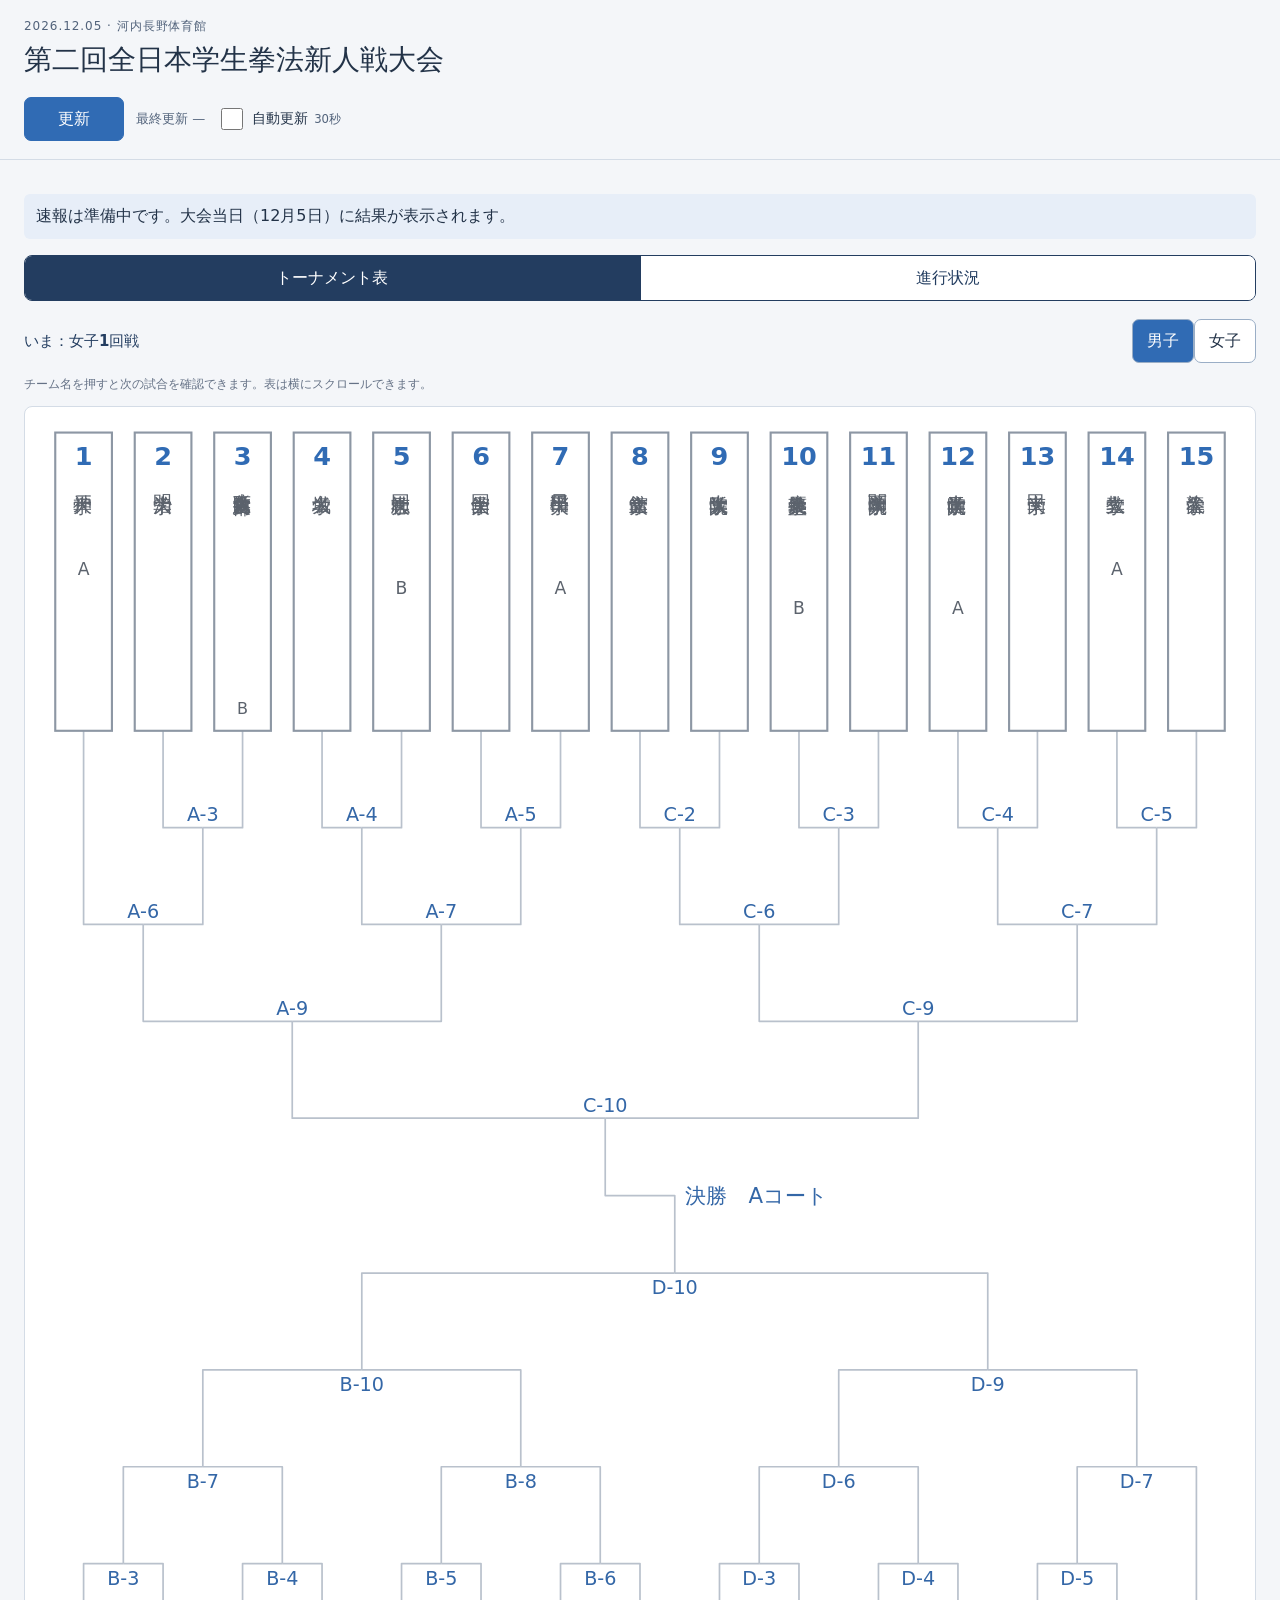
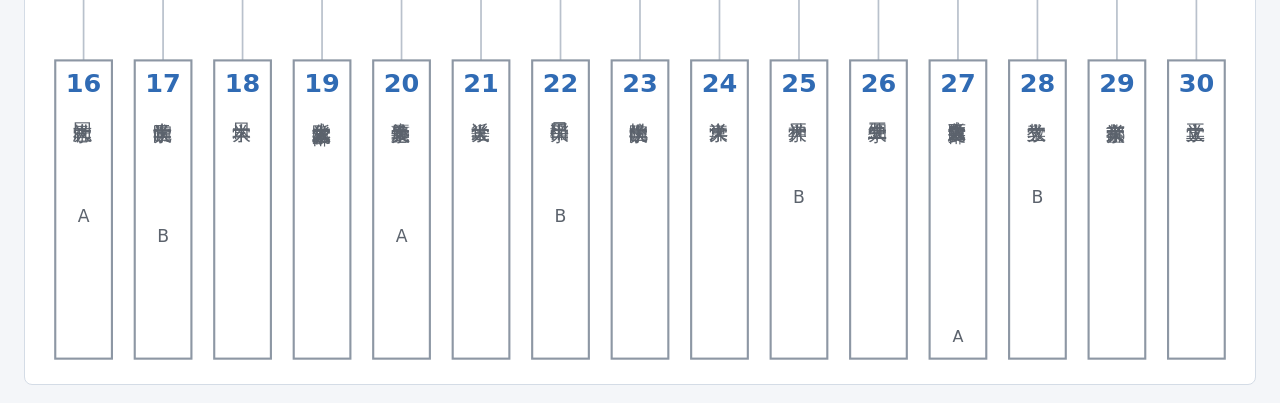
==== index.html @ b0e4f467 "速報トーナメントサイト 初回公開 Co-Authored-By: Claude Opus 5.5 <noreply@anthropic.com>" ====
<!doctype html>
<html lang="ja">
<head>
  <meta charset="utf-8"><meta name="viewport" content="width=device-width, initial-scale=1">
  <title>速報トーナメント | 第二回全日本学生拳法新人戦大会</title>
  <link rel="stylesheet" href="css/style.css?v=1124c">
  <script defer src="config.js?v=1124c"></script><script defer src="js/logic.js?v=1124c"></script>
  <script defer src="js/api.js?v=1124c"></script><script defer src="js/bracket-view.js?v=1124c"></script><script defer src="js/viewer.js?v=1124c"></script>
</head>
<body class="viewer">
  <header><p class="eyebrow">2026.12.05 · 河内長野体育館</p><h1>第二回全日本学生拳法新人戦大会</h1>
    <div class="toolbar"><button id="refresh" class="primary">更新</button><span id="updated">最終更新 —</span>
      <label class="switch"><input id="auto" type="checkbox">自動更新 <small>30秒</small></label></div>
  </header>
  <main>
    <p id="message" class="message" role="status" aria-live="polite"></p>
    <!-- 11/24 ユーザー指示: 最初はトーナメント表だけ。進行状況（段階・コート別）は別タブに分ける。 -->
    <div class="view-tabs" role="tablist" aria-label="表示の切り替え">
      <button id="view-tab-bracket" role="tab" aria-selected="true" aria-controls="view-bracket" data-view="bracket">トーナメント表</button><button id="view-tab-progress" role="tab" aria-selected="false" aria-controls="view-progress" data-view="progress" tabindex="-1">進行状況</button>
    </div>
    <section id="champions" class="champions" aria-label="大会結果" aria-live="polite" hidden></section>
    <div id="view-progress" role="tabpanel" aria-labelledby="view-tab-progress" hidden>
      <section aria-label="いまの段階"><h2 id="phase-label">読み込み中…</h2><ol id="phases" class="phases"></ol></section>
      <section id="courts" class="courts" aria-label="コート別の試合状況"></section>
    </div>
    <div id="view-bracket" role="tabpanel" aria-labelledby="view-tab-bracket">
    <section class="bracket-section"><div class="section-heading"><p id="phase-mini" class="phase-mini">読み込み中…</p>
      <div role="tablist" aria-label="部門"><button id="tab-men" role="tab" aria-selected="true" aria-controls="bracket" data-block="男子">男子</button><button id="tab-women" role="tab" aria-selected="false" aria-controls="bracket" data-block="女子" tabindex="-1">女子</button></div></div>
      <p id="bracket-hint" class="hint">チーム名を押すと次の試合を確認できます。表は横にスクロールできます。</p>
      <div id="bracket" class="bracket-scroll" role="tabpanel" aria-labelledby="tab-men" aria-describedby="bracket-hint" tabindex="0"></div>
    </section>
    </div>
  </main>
  <dialog id="team-dialog" class="team-dialog"><h2 id="team-title"></h2><p id="team-info"></p><button id="close-dialog">閉じる</button></dialog>
  <span id="mock" class="mock" hidden>テストモード</span>
</body>
</html>
---- css/style.css ----
:root{font-family:system-ui,-apple-system,"Yu Gothic",Meiryo,sans-serif;color:#233348;background:#f4f6f9;font-synthesis:none;--men:#306bb4;--women:#d6587a;--line:#d4dce6}
*{box-sizing:border-box}body{margin:0}header,main{max-width:1280px;margin:auto;padding:18px 24px}header{border-bottom:1px solid var(--line)}h1{font-size:clamp(18px,2.6vw,28px);margin:4px 0 16px;line-height:1.5}h2{font-size:18px;margin:14px 0 10px}h3{margin:0 0 8px;font-size:18px}.eyebrow{color:#52637b;font-size:12px;letter-spacing:.08em;margin:0}button,input,select{font:inherit}button,select,input:not([type=checkbox]),summary{min-height:44px}button{border:1px solid #9aaec6;background:#fff;color:#233348;padding:9px 14px;border-radius:7px;cursor:pointer;font-weight:650}button:hover{background:#edf3fb}button:disabled{opacity:.48;cursor:default}.primary{background:#306bb4;color:white;border-color:#306bb4}.primary:hover{background:#265990}.danger{color:#a81f3c;border-color:#bc4960}.link{background:transparent;border-color:transparent;text-decoration:underline;font-size:13px}button:focus-visible,input:focus-visible,select:focus-visible,summary:focus-visible,[tabindex]:focus-visible{outline:3px solid #cf8700;outline-offset:3px}input:not([type=checkbox]),select{border:1px solid #9aaec6;border-radius:6px;background:white;padding:8px;max-width:100%;width:100%}input[type=checkbox]{width:22px;height:22px;accent-color:#306bb4}.toolbar{display:flex;align-items:center;flex-wrap:wrap;gap:12px}.toolbar>span{font-size:13px;color:#52637b}.toolbar .primary{min-width:100px}.switch{display:flex;align-items:center;gap:6px;min-height:44px;font-size:14px}.switch small{color:#52637b}.message:empty{display:none}.message{padding:12px;border-radius:6px;background:#e7eef8}.message.error{background:#ffeaed;color:#9b1935;border:1px solid #e6a0ae}.phases{display:flex;gap:6px;list-style:none;margin:0 0 16px;padding:0;overflow-x:auto}.phases li{flex-shrink:0;border:1px solid var(--line);border-radius:5px;padding:7px 9px;font-size:12px;background:#fff}.phases .done{background:#e6e8ec;color:#76808d}.phases .now{background:#233d60;color:white;border-color:#233d60}.courts{display:grid;grid-template-columns:repeat(4,minmax(0,1fr));gap:12px}.court{background:#fff;border:1px solid var(--line);border-radius:10px;padding:14px;min-width:0}.court.women{border-top:4px solid var(--women)}.court.men{border-top:4px solid var(--men)}.court .label{font-size:11px;color:#657286;margin:5px 0 0}.match-id{display:block;font-size:28px;line-height:1.25;margin:3px 0 8px;font-weight:800}.women .match-id{color:#b93f61}.men .match-id{color:var(--men)}.team{display:flex;align-items:center;gap:5px;min-height:44px;width:100%;font-size:13px;line-height:1.4;text-align:left;padding:5px 0;border:0;background:transparent;overflow-wrap:anywhere}.team>span:last-child{min-width:0}.sash{flex-shrink:0;width:22px;height:25px;display:inline-flex;align-items:center;justify-content:center;border:1px solid #99a5b4;background:#fff;color:#34445a;font-size:11px;border-radius:3px}.sash.red{background:#c33c4d;border-color:#c33c4d;color:white}.team small{display:block;font-size:10px;font-weight:400;color:#657286}.next{border-top:1px solid #e6eaf0;margin-top:8px;padding-top:8px;font-size:12px;line-height:1.5}.next p{margin:4px 0}.count{font-size:11px;color:#657286;margin:10px 0 0}.section-heading{display:flex;gap:20px;align-items:center;justify-content:space-between}.bracket-section{margin-top:28px}.section-heading button[aria-selected=true]{background:#306bb4;color:#fff}#tab-women[aria-selected=true]{background:#d6587a;border-color:#d6587a}.hint{font-size:12px;color:#657286;line-height:1.6}.viewer .court-status{font-size:12px;color:#76808d;margin:8px 0;line-height:1.6}.viewer .court-finished{font-weight:650}.viewer #phase-label.all-done{font-size:28px}.viewer .champions{display:grid;grid-template-columns:repeat(2,minmax(0,1fr));gap:12px;margin:16px 0}.viewer .champions>div{padding:16px;background:#fff;border:2px solid var(--men);border-radius:8px}.viewer .champions>.women{border-color:var(--women)}.viewer .champions p{margin:0 0 8px;font-size:14px}.viewer .champions strong{display:block;font-size:clamp(20px,3vw,30px);overflow-wrap:anywhere}.viewer .champions .men strong{color:var(--men)}.viewer .champions .women strong{color:#b93f61}.bracket-scroll{overflow-x:auto;overflow-y:hidden;background:#fff;border:1px solid var(--line);border-radius:8px}.bracket-scroll svg{display:block;width:100%;min-width:720px;height:auto;font-family:inherit}.tree-line{fill:none;stroke:#b9c1cc;stroke-width:.8;stroke-linejoin:round}.tree-line.won{stroke:var(--tree-color);stroke-width:2.4}.tree-box{fill:#fff;stroke:#8d97a4;stroke-width:1}.tree-number{font-size:12px;fill:#306bb4;font-weight:700}.tree-title{font-size:9px;fill:#3467a7;paint-order:stroke;stroke:#fff;stroke-width:2;stroke-linejoin:round}.tree-final{font-size:10px}.tree-team,.tree-suffix,.tree-sub{fill:#5c636d;font-weight:400}.tree-score{fill:var(--tree-color);font-weight:700}.tree-note{font-size:6.5px;fill:#657286;paint-order:stroke;stroke:#fff;stroke-width:2;stroke-linejoin:round}.tree-click[role=button]{cursor:pointer}.tree-click[role=button]:hover .tree-box,.tree-click[role=button]:focus-visible .tree-box{stroke:var(--tree-color);stroke-width:2}.tree-click.lost .tree-team,.tree-click.lost .tree-suffix,.tree-click.lost .tree-sub{fill:#b4bac3}.tree-click.champion .tree-box{stroke:var(--tree-color);stroke-width:2.4;fill:color-mix(in srgb,var(--tree-color) 8%,white)}.team-dialog{position:fixed;top:auto;bottom:0;margin:0 auto;max-width:540px;width:100%;border:1px solid var(--line);border-radius:16px 16px 0 0;padding:24px}.team-dialog::backdrop{background:#182c4866}.team-dialog button{width:100%;margin-top:16px}.mock{position:fixed;bottom:7px;right:9px;font-size:11px;padding:4px 8px;border:1px solid #cda857;border-radius:4px;background:#fff6d9;color:#715311;z-index:10}.login{max-width:440px;background:white;padding:22px;border:1px solid var(--line);border-radius:10px}.login label,.login input,.login button{display:block;margin:10px 0}.reset{margin:32px 0 48px;font-size:13px;color:#657286}.reset summary{cursor:pointer;padding:12px 0}.reset form{max-width:400px;display:grid;gap:10px}.admin .toolbar .link{margin-left:auto}[hidden]{display:none!important}
@media(max-width:700px){header,main{padding:12px}.courts{grid-template-columns:repeat(2,minmax(0,1fr));gap:8px}.court{padding:10px}.eyebrow{font-size:10px}h1{font-size:17px;margin-bottom:8px}.toolbar{gap:6px 10px}.toolbar .primary{min-width:90px}.switch{margin-left:auto}.phases{margin-bottom:10px}.phases li{padding:5px 7px;font-size:11px}#phase-label{font-size:16px;margin-top:3px}.match-id{font-size:23px}.team{font-size:12px}.next{font-size:11px}.section-heading{gap:8px}.section-heading button{padding:8px 12px}}

/* 閲覧用の表示タブ（11/24）。単色・グラデーションなし。 */
.view-tabs{display:flex;margin:0 0 18px;border:1px solid #233d60;border-radius:8px;overflow:hidden;background:#fff}
.view-tabs button{flex:1;border:0;border-radius:0;font-size:16px;color:#233d60;background:#fff}
.view-tabs button+button{border-left:1px solid #233d60}
.view-tabs button[aria-selected=true]{background:#233d60;color:#fff}
.viewer #view-bracket .bracket-section{margin-top:0}
.phase-mini{margin:0;font-size:15px;font-weight:700;color:#233d60}

/* 本部用。表の座標・閲覧用のスタイルは共通のまま、試合番号だけ操作可能にする。 */
.admin-layout{display:grid;grid-template-columns:minmax(0,1fr);gap:20px;align-items:start}
.admin-layout.editing{grid-template-columns:minmax(0,1fr) 420px}
.admin .bracket-section{margin-top:0;min-width:0}
.match-target{cursor:pointer}.match-hit{fill:#fff;stroke:none}
.match-target.ready .match-hit{fill:#fff;stroke:var(--tree-color);stroke-width:1.2}
.match-target.ready .tree-title{font-weight:800}
.match-target.waiting{cursor:default}.match-target.waiting .tree-title{fill:#9aa3ae}
.match-target:hover .match-hit,.match-target:focus-visible .match-hit{stroke:#233d60;stroke-width:1.2}
.match-editor{position:sticky;top:12px;background:white;border:1px solid var(--line);border-radius:12px;padding:18px;max-height:calc(100dvh - 24px);overflow-y:auto;box-shadow:0 5px 20px #23334812;z-index:20}
.editor-heading{display:flex;gap:10px;align-items:center;justify-content:space-between}.editor-heading h2{font-size:19px;margin:0}.editor-heading button{flex-shrink:0}
.opponents{display:grid;grid-template-columns:repeat(2,minmax(0,1fr));gap:12px;align-items:stretch;margin-top:12px}
.opponent{border:3px solid #d4dce6;border-radius:9px;padding:8px 4px;display:flex;flex-direction:column;min-width:0;background:#fff}
.team-choice{display:flex;flex-direction:column;align-items:center;gap:8px;border:0;background:transparent;width:100%;padding:4px;flex:1;text-align:center;overflow-wrap:anywhere;min-height:100px}
.team-choice strong{font-size:20px;line-height:1.45}.team-choice small{font-size:11px;font-weight:400}
.team-choice:disabled{opacity:1;color:inherit}.team-choice:disabled:hover{background:transparent}
.opponent.selected-winner{border-color:#306bb4;background:#eaf2ff}.opponent.loser .team-choice{opacity:.5}
.score-label{text-align:center;font-size:12px;margin:10px 0 4px;color:#52637b}
.counter{display:flex;align-items:center;justify-content:center;gap:5px}.counter button{width:44px;min-width:44px;padding:7px;font-size:22px}.counter output{min-width:30px;font-size:32px;font-weight:800;text-align:center}
.winner-banner{font-size:24px;line-height:1.45;font-weight:800;text-align:center;border-radius:7px;padding:13px 8px;margin:16px 0 8px;background:#306bb4;color:#fff;overflow-wrap:anywhere}
.winner-banner.women{background:#b93f61}.winner-banner.undecided{background:#edf0f4;color:#52637b;font-size:18px}
.match-editor label{display:block;font-size:13px;margin:12px 0 5px}.match-editor>button{display:block;width:100%;margin-top:10px}
.match-editor .primary{font-size:20px;min-height:52px}.match-editor .link{font-size:12px}
.undo-reason{font-size:13px;color:#9b1935;line-height:1.6}.undo-reason:empty{display:none}
.match-editor .hint{margin:8px 0}.match-editor .message{font-size:13px;margin-top:12px}
@media(max-width:900px){
  .admin-layout.editing{grid-template-columns:minmax(0,1fr)}
  .match-editor{position:fixed;top:auto;bottom:0;left:0;right:0;width:100%;max-width:540px;margin:0 auto;max-height:88dvh;border-radius:16px 16px 0 0;padding:16px 12px max(20px,env(safe-area-inset-bottom));box-shadow:0 -8px 32px #23334833;overscroll-behavior:contain}
  .opponents{gap:8px}.team-choice strong{font-size:18px}.counter{gap:4px}.counter output{font-size:30px}
  .winner-banner{font-size:22px}.admin .mock{z-index:5}
}
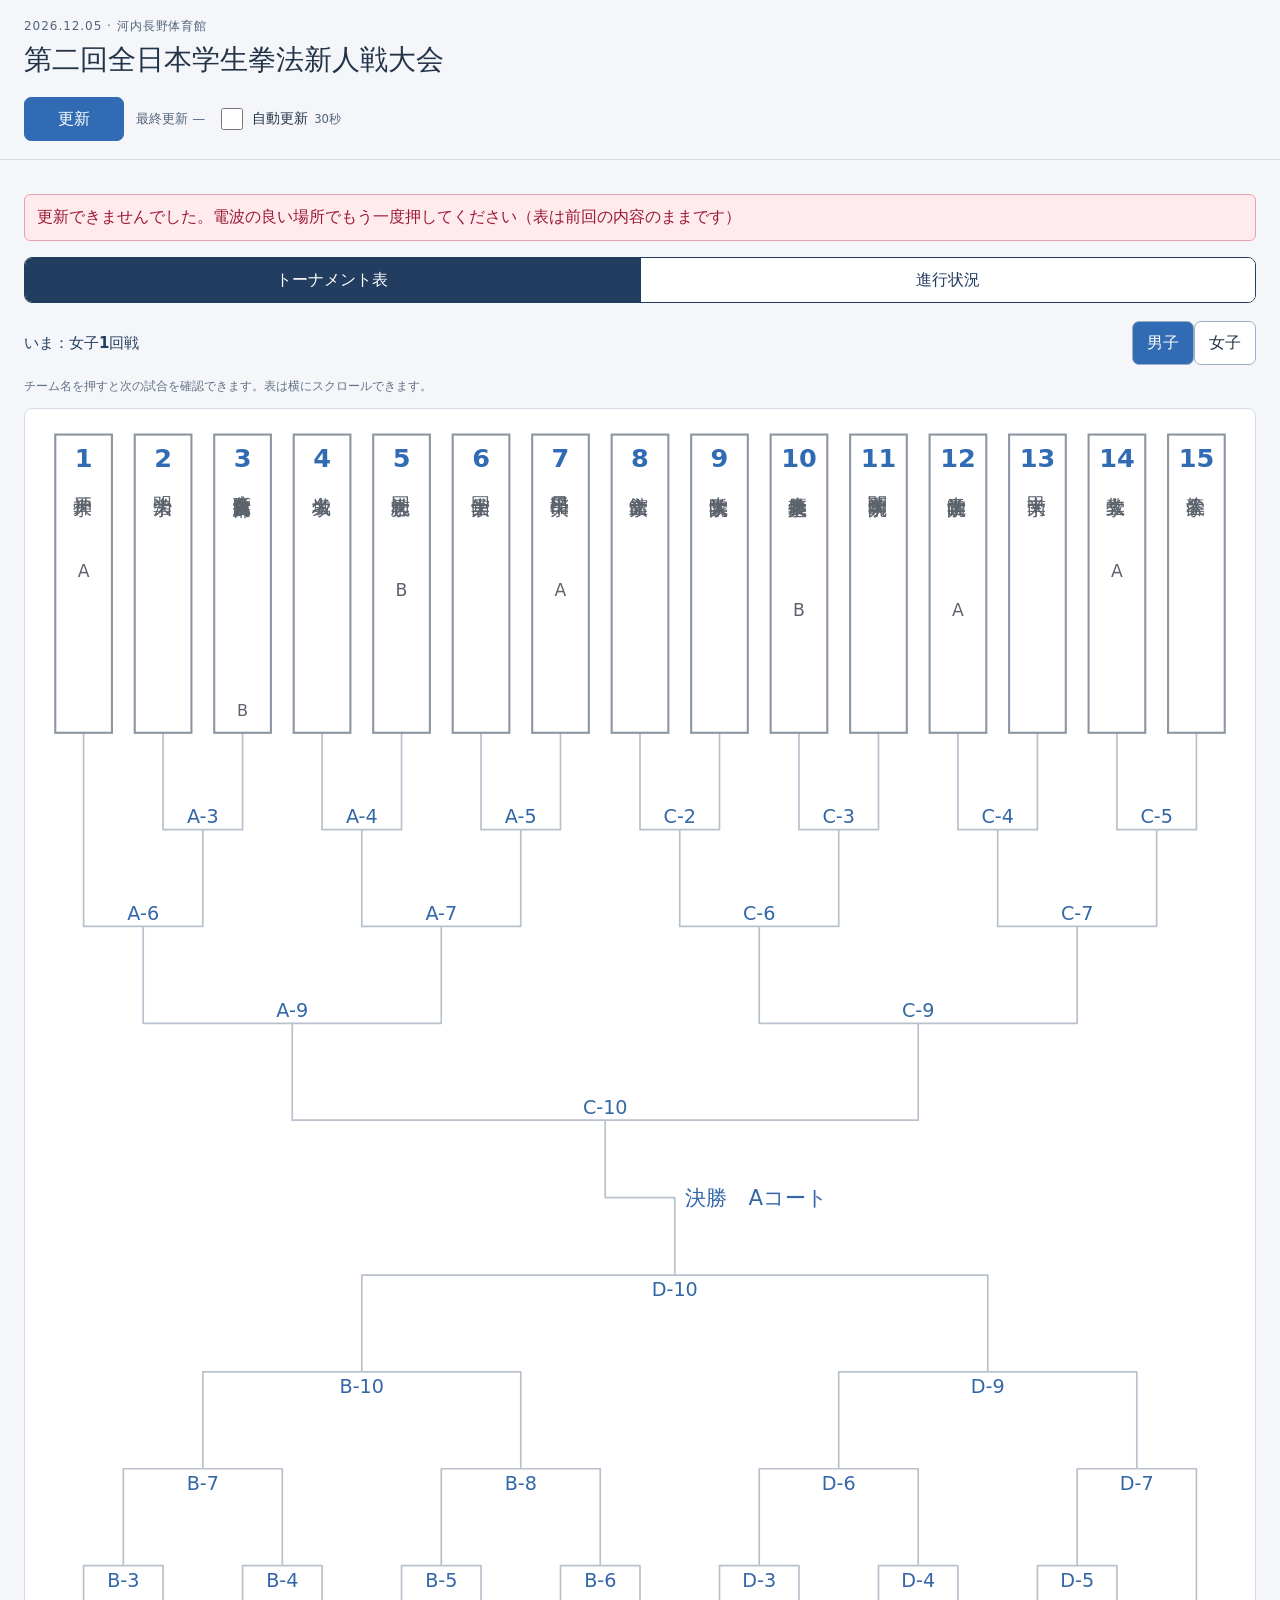
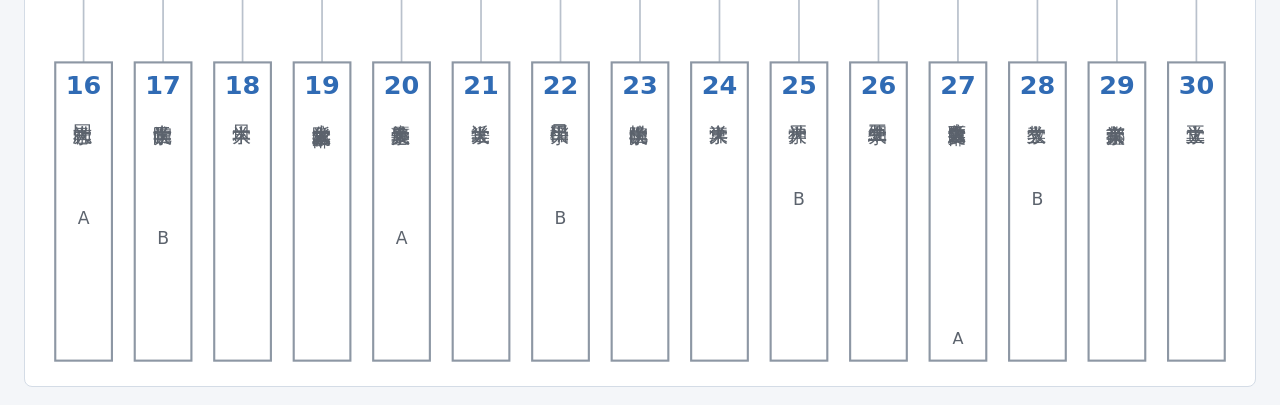
==== commit d228f1c0: "結果の保存先（Apps Script）につなぐ Co-Authored-By: Claude Opus 5.5 <noreply@anthropic.com>" ====
--- a/index.html
+++ b/index.html
@@ -1,37 +1,37 @@
-<!doctype html>
-<html lang="ja">
-<head>
-  <meta charset="utf-8"><meta name="viewport" content="width=device-width, initial-scale=1">
-  <title>速報トーナメント | 第二回全日本学生拳法新人戦大会</title>
-  <link rel="stylesheet" href="css/style.css?v=1124c">
-  <script defer src="config.js?v=1124c"></script><script defer src="js/logic.js?v=1124c"></script>
-  <script defer src="js/api.js?v=1124c"></script><script defer src="js/bracket-view.js?v=1124c"></script><script defer src="js/viewer.js?v=1124c"></script>
-</head>
-<body class="viewer">
-  <header><p class="eyebrow">2026.12.05 · 河内長野体育館</p><h1>第二回全日本学生拳法新人戦大会</h1>
-    <div class="toolbar"><button id="refresh" class="primary">更新</button><span id="updated">最終更新 —</span>
-      <label class="switch"><input id="auto" type="checkbox">自動更新 <small>30秒</small></label></div>
-  </header>
-  <main>
-    <p id="message" class="message" role="status" aria-live="polite"></p>
-    <!-- 11/24 ユーザー指示: 最初はトーナメント表だけ。進行状況（段階・コート別）は別タブに分ける。 -->
-    <div class="view-tabs" role="tablist" aria-label="表示の切り替え">
-      <button id="view-tab-bracket" role="tab" aria-selected="true" aria-controls="view-bracket" data-view="bracket">トーナメント表</button><button id="view-tab-progress" role="tab" aria-selected="false" aria-controls="view-progress" data-view="progress" tabindex="-1">進行状況</button>
-    </div>
-    <section id="champions" class="champions" aria-label="大会結果" aria-live="polite" hidden></section>
-    <div id="view-progress" role="tabpanel" aria-labelledby="view-tab-progress" hidden>
-      <section aria-label="いまの段階"><h2 id="phase-label">読み込み中…</h2><ol id="phases" class="phases"></ol></section>
-      <section id="courts" class="courts" aria-label="コート別の試合状況"></section>
-    </div>
-    <div id="view-bracket" role="tabpanel" aria-labelledby="view-tab-bracket">
-    <section class="bracket-section"><div class="section-heading"><p id="phase-mini" class="phase-mini">読み込み中…</p>
-      <div role="tablist" aria-label="部門"><button id="tab-men" role="tab" aria-selected="true" aria-controls="bracket" data-block="男子">男子</button><button id="tab-women" role="tab" aria-selected="false" aria-controls="bracket" data-block="女子" tabindex="-1">女子</button></div></div>
-      <p id="bracket-hint" class="hint">チーム名を押すと次の試合を確認できます。表は横にスクロールできます。</p>
-      <div id="bracket" class="bracket-scroll" role="tabpanel" aria-labelledby="tab-men" aria-describedby="bracket-hint" tabindex="0"></div>
-    </section>
-    </div>
-  </main>
-  <dialog id="team-dialog" class="team-dialog"><h2 id="team-title"></h2><p id="team-info"></p><button id="close-dialog">閉じる</button></dialog>
-  <span id="mock" class="mock" hidden>テストモード</span>
-</body>
-</html>
+<!doctype html>
+<html lang="ja">
+<head>
+  <meta charset="utf-8"><meta name="viewport" content="width=device-width, initial-scale=1">
+  <title>速報トーナメント | 第二回全日本学生拳法新人戦大会</title>
+  <link rel="stylesheet" href="css/style.css?v=1126a">
+  <script defer src="config.js?v=1126a"></script><script defer src="js/logic.js?v=1126a"></script>
+  <script defer src="js/api.js?v=1126a"></script><script defer src="js/bracket-view.js?v=1126a"></script><script defer src="js/viewer.js?v=1126a"></script>
+</head>
+<body class="viewer">
+  <header><p class="eyebrow">2026.12.05 · 河内長野体育館</p><h1>第二回全日本学生拳法新人戦大会</h1>
+    <div class="toolbar"><button id="refresh" class="primary">更新</button><span id="updated">最終更新 —</span>
+      <label class="switch"><input id="auto" type="checkbox">自動更新 <small>30秒</small></label></div>
+  </header>
+  <main>
+    <p id="message" class="message" role="status" aria-live="polite"></p>
+    <!-- 11/24 ユーザー指示: 最初はトーナメント表だけ。進行状況（段階・コート別）は別タブに分ける。 -->
+    <div class="view-tabs" role="tablist" aria-label="表示の切り替え">
+      <button id="view-tab-bracket" role="tab" aria-selected="true" aria-controls="view-bracket" data-view="bracket">トーナメント表</button><button id="view-tab-progress" role="tab" aria-selected="false" aria-controls="view-progress" data-view="progress" tabindex="-1">進行状況</button>
+    </div>
+    <section id="champions" class="champions" aria-label="大会結果" aria-live="polite" hidden></section>
+    <div id="view-progress" role="tabpanel" aria-labelledby="view-tab-progress" hidden>
+      <section aria-label="いまの段階"><h2 id="phase-label">読み込み中…</h2><ol id="phases" class="phases"></ol></section>
+      <section id="courts" class="courts" aria-label="コート別の試合状況"></section>
+    </div>
+    <div id="view-bracket" role="tabpanel" aria-labelledby="view-tab-bracket">
+    <section class="bracket-section"><div class="section-heading"><p id="phase-mini" class="phase-mini">読み込み中…</p>
+      <div role="tablist" aria-label="部門"><button id="tab-men" role="tab" aria-selected="true" aria-controls="bracket" data-block="男子">男子</button><button id="tab-women" role="tab" aria-selected="false" aria-controls="bracket" data-block="女子" tabindex="-1">女子</button></div></div>
+      <p id="bracket-hint" class="hint">チーム名を押すと次の試合を確認できます。表は横にスクロールできます。</p>
+      <div id="bracket" class="bracket-scroll" role="tabpanel" aria-labelledby="tab-men" aria-describedby="bracket-hint" tabindex="0"></div>
+    </section>
+    </div>
+  </main>
+  <dialog id="team-dialog" class="team-dialog"><h2 id="team-title"></h2><p id="team-info"></p><button id="close-dialog">閉じる</button></dialog>
+  <span id="mock" class="mock" hidden>テストモード</span>
+</body>
+</html>
